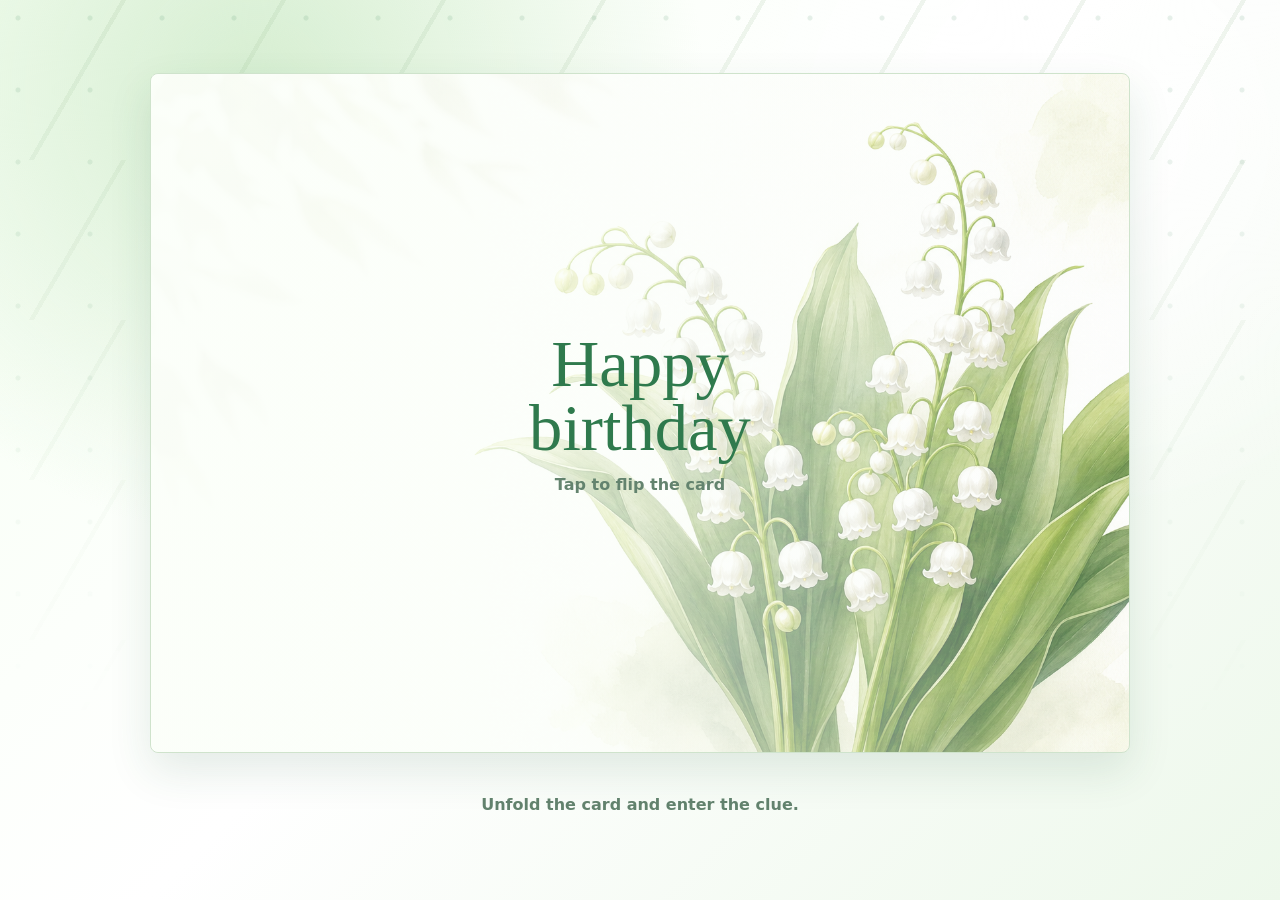
==== index.html @ 99b94158 "Initial birthday app" ====
<!doctype html>
<html lang="en">
  <head>
    <meta charset="utf-8">
    <meta name="viewport" content="width=device-width, initial-scale=1">
    <title>Happy birthday</title>
    <link rel="stylesheet" href="src/styles.css">
  </head>
  <body>
    <main class="card-page">
      <input id="foldToggle" class="fold-toggle" type="checkbox">
      <section class="birthday-card" aria-labelledby="title">
        <section class="card-inside">
          <div class="card-copy">
            <h1 id="title" class="easter-target" tabindex="0">Happy birthday</h1>
            <p id="subtitle" class="intro easter-target" tabindex="0">The best present is the present. Here are some of the past presents that live as memories.</p>

            <form id="unlockForm" class="unlock-form">
              <label>
                Clue in
                <span class="password-row">
                  <input id="masterPassword" type="password" autocomplete="off" required>
                  <button id="toggleMasterPassword" type="button" class="password-toggle" aria-label="Show password" title="Show password"></button>
                </span>
              </label>
              <div class="actions">
                <button type="submit">Open presents</button>
              </div>
            </form>
            <div id="memorySearchSlot" class="memory-search-slot" hidden></div>
          </div>
          <div class="card-art" aria-hidden="true"></div>
        </section>

        <section class="fold-panel fold-left">
          <div class="fold-front">
            <div>
              <div class="fold-title">Happy<br>birthday</div>
              <p>Tap to flip the card</p>
            </div>
          </div>
          <div class="fold-back fold-back-text">
            <div class="fold-title">Happy<br>birthday</div>
          </div>
        </section>
        <section class="fold-panel fold-right">
          <div class="fold-front fold-art" aria-hidden="true"></div>
          <div class="fold-back fold-back-image fold-art" aria-hidden="true"></div>
        </section>
        <section class="fold-panel fold-top" aria-hidden="true"></section>
        <label class="fold-gate" for="foldToggle" aria-label="Unfold birthday card"></label>
      </section>

      <section id="status" class="status" aria-live="polite"></section>
      <section id="result" class="result" aria-live="polite"></section>

      <section id="presentArea" class="present-area" hidden>
        <header class="present-header">
          <form id="memorySearchForm" class="memory-search">
            <input id="memorySearchPhrase" type="text" autocomplete="off" placeholder="Search your memory" aria-label="Search your memory">
            <button id="searchMemory" type="submit" class="secondary">Check memory</button>
          </form>
        </header>
        <div id="presentGrid" class="present-grid"></div>
      </section>
    </main>

    <dialog id="presentDialog" class="present-dialog">
      <button id="closePresent" type="button" class="ghost close-dialog" aria-label="Close present">Close</button>
      <div id="presentContent"></div>
    </dialog>

    <section id="songPlayer" class="song-player" hidden aria-live="polite">
      <div class="song-player-bar">
        <div>
          <p class="song-player-label">Now playing</p>
          <h2 id="songPlayerTitle">Birthday song</h2>
        </div>
        <div class="song-player-actions">
          <button id="songPlaybackToggle" type="button" class="secondary">Pause song</button>
          <button id="dismissSongPlayer" type="button" class="ghost song-dismiss" aria-label="Dismiss now playing">Close</button>
          <a id="songPlayerLink" class="song-link small" target="_blank" rel="noreferrer">Open song</a>
        </div>
      </div>
      <div id="songPlayerFrameSlot" class="song-player-frame"></div>
    </section>

    <script src="src/crypto.js"></script>
    <script src="src/greetings.js"></script>
    <script src="src/app.js"></script>
  </body>
</html>
---- src/styles.css ----
:root {
  color-scheme: light;
  --paper: #fbfff9;
  --white: #ffffff;
  --ink: #173a29;
  --muted: #63836e;
  --green: #2f7a4d;
  --leaf: #92b68c;
  --mist: #eaf5e7;
  --line: #cfe3cc;
  --shadow: 0 24px 60px rgba(38, 91, 62, 0.15);
}

* {
  box-sizing: border-box;
}

[hidden] {
  display: none !important;
}

body {
  margin: 0;
  min-height: 100vh;
  font-family: Inter, ui-sans-serif, system-ui, -apple-system, BlinkMacSystemFont, "Segoe UI", sans-serif;
  color: var(--ink);
  background:
    radial-gradient(circle at 20% 10%, rgba(210, 236, 205, 0.9), transparent 28rem),
    radial-gradient(circle at 85% 15%, rgba(255, 255, 255, 0.95), transparent 24rem),
    linear-gradient(135deg, #f6fff3, #ffffff 48%, #edf8eb);
}

body::before {
  content: "";
  position: fixed;
  inset: 0;
  pointer-events: none;
  background-image:
    radial-gradient(circle at 18px 18px, rgba(47, 122, 77, 0.12) 0 2px, transparent 3px),
    linear-gradient(120deg, transparent 0 48%, rgba(146, 182, 140, 0.14) 48% 50%, transparent 50%);
  background-size: 72px 72px, 160px 160px;
  mask-image: linear-gradient(to bottom, #000, transparent 80%);
}

button,
input,
textarea,
select {
  font: inherit;
}

.password-row {
  position: relative;
  display: block;
}

.password-row input {
  padding-right: 44px;
}

.password-toggle {
  position: absolute;
  right: 8px;
  top: 50%;
  width: 30px;
  height: 30px;
  display: grid;
  place-items: center;
  border: 0;
  border-radius: 999px;
  padding: 0;
  background: transparent;
  box-shadow: none;
  transform: translateY(-50%);
}

.password-toggle::before {
  content: "";
  width: 18px;
  height: 12px;
  border: 2px solid var(--green);
  border-radius: 50%;
}

.password-toggle::after {
  content: "";
  position: absolute;
  width: 6px;
  height: 6px;
  border-radius: 50%;
  background: var(--green);
}

.password-toggle.is-visible::before {
  background:
    linear-gradient(45deg, transparent 43%, var(--green) 45% 55%, transparent 57%);
}

button {
  border: 0;
  border-radius: 999px;
  padding: 0.85rem 1.25rem;
  color: var(--white);
  background: var(--green);
  cursor: pointer;
  box-shadow: 0 10px 24px rgba(47, 122, 77, 0.22);
}

button:disabled {
  cursor: not-allowed;
  opacity: 0.65;
}

button.secondary {
  color: var(--green);
  background: var(--white);
  border: 1px solid var(--line);
  box-shadow: none;
}

button.ghost {
  padding: 0.45rem 0.75rem;
  color: var(--green);
  background: transparent;
  border: 1px solid var(--line);
  box-shadow: none;
}

.shell {
  width: min(960px, calc(100% - 32px));
  margin: 0 auto;
  padding: 48px 0;
}

.builder-shell {
  width: min(1080px, calc(100% - 32px));
}

.hero {
  position: relative;
  overflow: hidden;
  padding: clamp(32px, 6vw, 72px);
  border: 1px solid rgba(207, 227, 204, 0.9);
  border-radius: 8px;
  background: rgba(255, 255, 255, 0.78);
  box-shadow: var(--shadow);
}

.hero.compact {
  padding: clamp(28px, 4vw, 48px);
}

.eyebrow {
  margin: 0 0 12px;
  color: var(--green);
  font-size: 0.78rem;
  font-weight: 800;
  letter-spacing: 0.14em;
  text-transform: uppercase;
}

h1 {
  margin: 0;
  max-width: 12ch;
  font-family: Georgia, "Times New Roman", serif;
  font-size: clamp(3rem, 10vw, 7rem);
  font-weight: 500;
  line-height: 0.92;
}

.intro {
  max-width: 34rem;
  margin: 24px 0 0;
  color: var(--muted);
  font-size: 1.08rem;
  line-height: 1.6;
}

.easter-target {
  cursor: pointer;
}

.easter-target:focus-visible {
  outline: 3px solid rgba(47, 122, 77, 0.24);
  outline-offset: 6px;
  border-radius: 8px;
}

.hero-lily {
  position: absolute;
  right: clamp(18px, 5vw, 56px);
  bottom: 0;
  width: min(46%, 420px);
  max-height: 100%;
  object-fit: contain;
  object-position: right bottom;
  opacity: 0.92;
  mix-blend-mode: multiply;
}

.unlock-form,
.builder-form fieldset,
.resource-editor,
.locked-resource {
  margin-top: 28px;
  display: grid;
  gap: 18px;
}

.unlock-form {
  max-width: 520px;
}

label {
  display: grid;
  gap: 8px;
  color: var(--green);
  font-size: 0.9rem;
  font-weight: 700;
}

input,
textarea,
select {
  width: 100%;
  border: 1px solid var(--line);
  border-radius: 8px;
  padding: 0.85rem 0.95rem;
  color: var(--ink);
  background: rgba(255, 255, 255, 0.92);
  outline: none;
}

textarea {
  resize: vertical;
}

input:focus,
textarea:focus,
select:focus {
  border-color: var(--green);
  box-shadow: 0 0 0 4px rgba(47, 122, 77, 0.12);
}

.actions,
.builder-toolbar {
  display: flex;
  flex-wrap: wrap;
  gap: 12px;
}

.status {
  min-height: 28px;
  margin: 24px 0 0;
  color: var(--muted);
  font-weight: 700;
}

.status.error {
  color: #9b2c2c;
}

.status.success {
  color: var(--green);
}

.result {
  margin-top: 18px;
}

.greeting-card,
.resource-view,
.builder-form fieldset,
.resource-editor,
.locked-resource,
.download-area {
  border: 1px solid var(--line);
  border-radius: 8px;
  background: rgba(255, 255, 255, 0.82);
  box-shadow: 0 16px 40px rgba(38, 91, 62, 0.1);
}

.greeting-card,
.resource-view {
  padding: clamp(28px, 5vw, 52px);
}

.language-label {
  margin: 0 0 12px;
  color: var(--green);
  font-size: 0.78rem;
  font-weight: 800;
  letter-spacing: 0.12em;
  text-transform: uppercase;
}

.resource-name {
  margin: 0 0 12px;
  color: var(--green);
  font-size: 0.78rem;
  font-weight: 800;
  letter-spacing: 0;
  text-transform: none;
}

.greeting-card h2 {
  margin: 0;
  font-family: Georgia, "Times New Roman", serif;
  font-size: clamp(2rem, 6vw, 4.8rem);
  font-weight: 500;
  line-height: 1.02;
}

.subtitle {
  margin: 18px 0 0;
  color: var(--muted);
  font-size: 1.1rem;
}

.resource-view img,
.resource-view video {
  display: block;
  width: 100%;
  max-height: 70vh;
  object-fit: contain;
  border-radius: 8px;
  background: var(--mist);
}

.text-surprise {
  white-space: pre-wrap;
  font-size: clamp(1.45rem, 4vw, 3rem);
  line-height: 1.25;
}

.resource-view.elegant .text-surprise,
.resource-item.elegant .text-surprise {
  font-family: Georgia, "Times New Roman", serif;
}

.resource-view.handwritten .text-surprise,
.resource-item.handwritten .text-surprise,
.font-preview.handwritten {
  font-family: "Bradley Hand", "Segoe Print", "Comic Sans MS", cursive;
}

.resource-view.playful .text-surprise,
.resource-item.playful .text-surprise,
.font-preview.playful {
  font-family: "Trebuchet MS", Verdana, sans-serif;
  color: #1f6f46;
}

.resource-view.cinematic .text-surprise,
.resource-item.cinematic .text-surprise,
.font-preview.cinematic {
  font-family: "Courier New", monospace;
  letter-spacing: 0.04em;
  text-transform: uppercase;
}

.resource-view.garden .text-surprise,
.resource-item.garden .text-surprise,
.font-preview.garden {
  font-family: Georgia, "Times New Roman", serif;
  color: #2f6c3e;
}

.resource-view.elegant .text-surprise,
.resource-item.elegant .text-surprise,
.font-preview.elegant {
  font-family: Georgia, "Times New Roman", serif;
}

.builder-form fieldset {
  padding: 18px;
}

.resume-form fieldset {
  border: 1px solid rgba(47, 122, 77, 0.34);
  border-left: 5px solid var(--green);
  background:
    linear-gradient(135deg, rgba(234, 245, 231, 0.92), rgba(255, 255, 255, 0.84)),
    radial-gradient(circle at 92% 12%, rgba(146, 182, 140, 0.22), transparent 16rem);
  box-shadow: 0 14px 34px rgba(38, 91, 62, 0.09);
}

.resume-form legend {
  color: var(--ink);
  letter-spacing: 0.02em;
}

.resume-form .intro {
  margin-top: 0;
  font-size: 0.92rem;
}

.decrypt-panel {
  display: grid;
  grid-template-columns: minmax(220px, 1fr) auto;
  align-items: end;
  gap: 12px;
}

legend {
  padding: 0 8px;
  color: var(--green);
  font-weight: 800;
}

.builder-toolbar {
  margin-top: 16px;
}

body.resume-active #builderForm > .builder-toolbar > button[type="submit"],
body.resume-active #builderForm > .builder-toolbar #saveToFolder {
  display: none;
}

.resource-list {
  display: grid;
  gap: 8px;
  margin-top: 8px;
}

.resource-editor {
  padding: 9px;
  font-size: 0.72rem;
}

.resource-editor header,
.locked-resource header {
  display: grid;
  grid-template-columns: minmax(150px, 1.4fr) auto minmax(150px, 1fr) auto;
  align-items: center;
  gap: 8px;
}

.resource-editor header .resource-name {
  font-weight: 800;
}

.hidden-toggle {
  min-height: 32px;
  display: inline-flex;
  align-items: center;
  gap: 5px;
  color: var(--ink);
  font-size: 0.68rem;
  font-weight: 850;
  white-space: nowrap;
}

.hidden-toggle input {
  width: 14px;
  height: 14px;
  min-height: 0;
  padding: 0;
  accent-color: var(--green);
}

.resource-editor label {
  gap: 3px;
  font-size: 0.66rem;
}

.resource-editor input,
.resource-editor textarea,
.resource-editor select {
  min-height: 32px;
  padding: 0.4rem 0.52rem;
  font-size: 0.72rem;
  border-radius: 6px;
}

.stored-file-note,
.locked-id,
.font-preview {
  margin: 3px 0 0;
  color: var(--muted);
  font-size: 0.66rem;
  font-weight: 600;
}

.font-preview {
  display: block;
  padding: 0.46rem 0.52rem;
  border: 1px solid var(--line);
  border-radius: 6px;
  background: rgba(251, 255, 249, 0.82);
  color: var(--ink);
  font-size: 0.78rem;
  font-weight: 500;
}

.loaded-file-display {
  margin-top: 10px;
}

.loaded-file-card {
  display: flex;
  align-items: center;
  gap: 12px;
  padding: 12px 14px;
  border: 1px solid rgba(74, 124, 84, 0.22);
  border-radius: 10px;
  background: linear-gradient(180deg, rgba(240, 248, 238, 0.98), rgba(234, 244, 228, 0.92));
  color: var(--ink);
}

.loaded-file-icon {
  display: grid;
  place-items: center;
  width: 26px;
  height: 26px;
  flex: none;
  border-radius: 50%;
  background: var(--green);
  color: #fff;
  font-size: 0.9rem;
  font-weight: 800;
}

.loaded-file-body {
  min-width: 0;
  display: grid;
  gap: 2px;
}

.loaded-file-title,
.loaded-file-detail {
  overflow: hidden;
  text-overflow: ellipsis;
  white-space: nowrap;
}

.loaded-file-title {
  font-size: 0.98rem;
  font-weight: 750;
}

.loaded-file-detail {
  color: var(--muted);
  font-size: 0.84rem;
  font-weight: 600;
}

.locked-resource {
  padding: 22px;
  border-style: dashed;
  background: rgba(234, 245, 231, 0.72);
}

.locked-resource header {
  justify-content: flex-start;
}

.locked-resource .remove-locked {
  margin-left: auto;
}

.lock-badge {
  position: relative;
  flex: 0 0 auto;
  width: 34px;
  height: 30px;
  border: 2px solid var(--green);
  border-radius: 7px;
  background: rgba(255, 255, 255, 0.72);
}

.lock-badge::before {
  content: "";
  position: absolute;
  left: 7px;
  top: -15px;
  width: 16px;
  height: 17px;
  border: 2px solid var(--green);
  border-bottom: 0;
  border-radius: 12px 12px 0 0;
}

.download-area {
  margin-top: 18px;
  min-height: 0;
}

.download-area:empty {
  display: none;
}

.download-link {
  display: inline-flex;
  margin: 18px;
  border-radius: 999px;
  padding: 0.85rem 1.25rem;
  color: var(--white);
  background: var(--green);
  text-decoration: none;
}

@media (max-width: 680px) {
  .shell {
    width: min(100% - 20px, 960px);
    padding: 20px 0;
  }

  .hero,
  .greeting-card,
  .resource-view {
    padding: 24px;
  }

  .decrypt-panel {
    grid-template-columns: 1fr;
  }

  .hero-lily {
    position: relative;
    right: auto;
    bottom: auto;
    display: block;
    width: 100%;
    max-height: 220px;
    margin: -8px 0 18px;
    object-fit: cover;
    object-position: right bottom;
  }

  h1 {
    font-size: 3.2rem;
  }
}

/* Master-password folded card app */
.card-page {
  min-height: 100vh;
  display: grid;
  place-items: center;
  padding: 64px 16px 32px;
  perspective: 1800px;
}

body.song-player-open .card-page {
  padding-bottom: 340px;
}

.fold-toggle {
  position: absolute;
  opacity: 0;
  pointer-events: none;
}

.birthday-card {
  position: relative;
  width: min(980px, 100%);
  min-height: 680px;
  border-radius: 8px;
  transform-style: preserve-3d;
  transition: transform 850ms cubic-bezier(0.2, 0.8, 0.2, 1);
}

.card-inside {
  position: absolute;
  inset: 0;
  z-index: 2;
  display: grid;
  grid-template-columns: 1fr;
  overflow: hidden;
  border: 1px solid var(--line);
  border-radius: 8px;
  background:
    linear-gradient(90deg, rgba(251, 255, 249, 0.9), rgba(251, 255, 249, 0.54)),
    url("../assets/lily-of-the-valley.png") 62% bottom / cover no-repeat,
    var(--paper);
  box-shadow: var(--shadow);
  backface-visibility: hidden;
  transform: rotateY(180deg);
}

.card-copy {
  display: grid;
  align-content: center;
  width: min(560px, calc(100% - 48px));
  margin: auto;
  padding: clamp(28px, 5vw, 62px);
  border: 1px solid rgba(207, 227, 204, 0.82);
  border-radius: 8px;
  background: rgba(251, 255, 249, 0.78);
  box-shadow: 0 18px 44px rgba(34, 88, 58, 0.14);
  backdrop-filter: blur(6px);
}

.card-copy h1,
.builder-hero h1 {
  margin: 0;
  font-family: Georgia, "Times New Roman", serif;
  font-size: clamp(3.2rem, 8vw, 6.2rem);
  font-weight: 500;
  line-height: 0.92;
}

.card-art,
.fold-art {
  background-image: url("../assets/lily-of-the-valley.png");
  background-repeat: no-repeat;
  background-size: cover;
  background-position: 62% bottom;
}

.card-art {
  display: none;
}

.fold-panel {
  position: absolute;
  border: 1px solid var(--line);
  background:
    linear-gradient(135deg, rgba(255, 255, 255, 0.5), transparent),
    #f9fff6;
  box-shadow: 0 18px 44px rgba(34, 88, 58, 0.12);
  transition:
    opacity 450ms ease,
    transform 850ms cubic-bezier(0.2, 0.8, 0.2, 1);
  z-index: 3;
}

.fold-left {
  inset: 0;
  border-radius: 8px;
  background:
    linear-gradient(90deg, rgba(251, 255, 249, 0.76), rgba(251, 255, 249, 0.18)),
    url("../assets/lily-of-the-valley.png") 62% bottom / cover no-repeat,
    #f9fff6;
  backface-visibility: hidden;
}

.fold-right {
  inset: 0 0 0 50%;
  border-radius: 0 8px 8px 0;
  display: none;
}

.fold-top {
  left: 17%;
  right: 17%;
  top: -1px;
  height: 54%;
  clip-path: polygon(0 0, 100% 0, 50% 100%);
  z-index: 4;
  display: none;
}

.fold-front,
.fold-back {
  position: absolute;
  inset: 0;
  display: grid;
  place-items: center;
  padding: clamp(18px, 4vw, 34px);
  border-radius: inherit;
  transition: opacity 300ms ease;
}

.fold-front {
  background: linear-gradient(90deg, rgba(251, 255, 249, 0.72), rgba(251, 255, 249, 0.08));
}

.fold-front p {
  margin: 16px 0 0;
  color: var(--muted);
  font-weight: 850;
  text-align: center;
}

.fold-title {
  color: var(--green);
  font-family: Georgia, "Times New Roman", serif;
  font-size: clamp(2rem, 5.2vw, 4.2rem);
  line-height: 0.95;
  text-align: center;
}

.fold-back {
  display: none;
  opacity: 0;
}

.fold-back-text .fold-title,
.fold-back-image {
  transform: scaleX(-1);
}

.fold-back .fold-title {
  opacity: 0.34;
}

.fold-back-image {
  opacity: 0;
  filter: saturate(0.8);
}

.fold-toggle:checked ~ .birthday-card {
  transform: rotateY(180deg);
}

.fold-toggle:checked ~ .birthday-card .fold-left {
  transform: none;
}

.fold-toggle:checked ~ .birthday-card .fold-right {
  transform: none;
}

.fold-toggle:checked ~ .birthday-card .fold-top {
  transform: none;
  z-index: 0;
  opacity: 0;
}

.fold-toggle:checked ~ .birthday-card .fold-front {
  opacity: 1;
}

.fold-toggle:checked ~ .birthday-card .fold-back {
  opacity: 0;
}

.fold-toggle:checked ~ .birthday-card .fold-back-image {
  opacity: 0.34;
}

.fold-toggle:checked ~ .birthday-card .fold-panel {
  z-index: 1;
}

.fold-toggle:checked ~ .birthday-card .fold-gate {
  display: none;
}

.fold-gate {
  position: absolute;
  inset: 0;
  z-index: 5;
  cursor: pointer;
}

.fold-hint {
  margin: 22px 0 0;
  color: var(--muted);
  font-weight: 750;
}

.present-area {
  width: min(980px, 100%);
  margin-top: 28px;
  scroll-margin-top: 24px;
}

.present-header {
  display: flex;
  align-items: end;
  justify-content: space-between;
  gap: 18px;
  margin-bottom: 18px;
}

.memory-search {
  display: grid;
  grid-template-columns: minmax(190px, 1fr) auto;
  align-items: end;
  gap: 12px;
}

.memory-search-slot {
  max-width: 520px;
  margin-top: 28px;
}

.memory-search-slot .memory-search {
  grid-template-columns: minmax(0, 1fr) auto;
}

.section-kicker {
  margin: 0 0 6px;
  color: var(--green);
  font-size: 0.78rem;
  font-weight: 850;
  letter-spacing: 0.12em;
  text-transform: uppercase;
}

.present-header h2 {
  margin: 0;
  font-family: Georgia, "Times New Roman", serif;
  font-size: clamp(2rem, 5vw, 3.6rem);
  font-weight: 500;
}

.present-grid {
  display: grid;
  grid-template-columns: repeat(auto-fit, minmax(112px, 1fr));
  grid-auto-flow: dense;
  gap: 12px;
}

.present {
  position: relative;
  min-height: 124px;
  display: grid;
  place-items: end center;
  overflow: hidden;
  border: 1px solid rgba(47, 122, 77, 0.18);
  border-radius: 8px;
  padding: 46px 12px 14px;
  color: var(--ink);
  background: #edf8e9;
  box-shadow: 0 16px 38px rgba(38, 91, 62, 0.12);
}

.present::before,
.present::after {
  content: "";
  position: absolute;
  background: rgba(255, 255, 255, 0.62);
}

.present::before {
  left: 47%;
  top: 0;
  width: 16px;
  height: 100%;
}

.present::after {
  left: 0;
  right: 0;
  top: 36px;
  height: 12px;
}

.present-bow {
  position: absolute;
  top: 12px;
  left: 50%;
  width: 42px;
  height: 24px;
  transform: translateX(-50%);
}

.present-bow::before,
.present-bow::after {
  content: "";
  position: absolute;
  top: 0;
  width: 22px;
  height: 22px;
  border: 6px solid rgba(255, 255, 255, 0.8);
  border-radius: 50% 50% 45% 45%;
}

.present-bow::before { left: 0; transform: rotate(-28deg); }
.present-bow::after { right: 0; transform: rotate(28deg); }

.present-label,
.present-number,
.present-icons {
  position: relative;
  z-index: 1;
}

.present-number {
  position: absolute;
  top: 8px;
  left: 8px;
  width: 24px;
  height: 24px;
  display: grid;
  place-items: center;
  border-radius: 999px;
  color: var(--green);
  background: rgba(255, 255, 255, 0.82);
  font-size: 0.72rem;
  font-weight: 950;
}

.present-emerald .present-number {
  color: #fff;
  background: rgba(255, 255, 255, 0.2);
}

.present-label {
  font-weight: 850;
  text-align: center;
}

.present-icons {
  position: absolute;
  top: 52px;
  left: 8px;
  right: 8px;
  display: flex;
  flex-wrap: wrap;
  justify-content: center;
  gap: 5px;
}

.present-icon {
  min-width: 20px;
  height: 20px;
  display: inline-grid;
  place-items: center;
  border: 1px solid rgba(47, 122, 77, 0.18);
  border-radius: 999px;
  padding: 0 5px;
  color: var(--green);
  background: rgba(255, 255, 255, 0.78);
  font-size: 0.62rem;
  font-weight: 900;
  line-height: 1;
}

.present-emerald .present-icon {
  color: #fff;
  border-color: rgba(255, 255, 255, 0.32);
  background: rgba(255, 255, 255, 0.18);
}

.present-small { min-height: 128px; }
.present-large { grid-column: span 2; min-height: 166px; }
.present-tall { grid-row: span 2; min-height: 254px; }
.present-white { background: #fffefa; }
.present-mint { background: #dff3df; }
.present-sage { background: #edf8e9; }
.present-emerald { color: #fff; background: #2f7a4d; }
.present-gold { background: #f5e7b8; }
.present-dots {
  background-image: radial-gradient(circle, rgba(255, 255, 255, 0.7) 0 4px, transparent 5px);
  background-size: 28px 28px;
}
.present-stripe {
  background-image: repeating-linear-gradient(135deg, rgba(255,255,255,0.45) 0 12px, transparent 12px 24px);
}
.present-botanical {
  background-image:
    radial-gradient(circle at 18% 18%, rgba(255,255,255,0.75), transparent 4rem),
    linear-gradient(135deg, rgba(47,122,77,0.14), transparent);
}

.present-dialog {
  position: relative;
  width: min(860px, calc(100% - 24px));
  max-height: calc(100vh - 32px);
  overflow: auto;
  border: 1px solid var(--line);
  border-radius: 8px;
  padding: 64px 28px 28px;
  background: var(--paper);
  box-shadow: var(--shadow);
}

body.song-player-open .present-dialog {
  max-height: calc(100vh - 330px);
  margin-bottom: 290px;
}

.present-dialog::backdrop {
  background: rgba(23, 58, 41, 0.28);
}

.close-dialog {
  position: absolute;
  top: 18px;
  right: 18px;
  z-index: 1;
}

.resource-view h2 {
  margin: 0 0 18px;
  font-family: Georgia, "Times New Roman", serif;
  font-size: clamp(2rem, 5vw, 4rem);
  font-weight: 500;
}

.resource-item + .resource-item {
  margin-top: 22px;
}

.song-actions {
  display: flex;
  flex-wrap: wrap;
  gap: 10px;
}

.song-play,
.song-link {
  display: inline-flex;
  align-items: center;
  justify-content: center;
  border-radius: 999px;
  padding: 0.9rem 1.2rem;
}

.song-link {
  color: var(--white);
  background: var(--green);
  text-decoration: none;
}

.song-link.small {
  padding: 0.62rem 0.86rem;
  color: var(--green);
  background: var(--white);
  border: 1px solid var(--line);
  font-size: 0.82rem;
}

.song-player {
  position: fixed;
  right: 16px;
  bottom: 16px;
  z-index: 50;
  width: min(420px, calc(100vw - 32px));
  overflow: hidden;
  border: 1px solid var(--line);
  border-radius: 8px;
  background: rgba(251, 255, 249, 0.97);
  box-shadow: var(--shadow);
}

.song-player-bar {
  display: flex;
  align-items: center;
  justify-content: space-between;
  gap: 12px;
  padding: 12px;
}

.song-player-label {
  margin: 0 0 3px;
  color: var(--muted);
  font-size: 0.7rem;
  font-weight: 850;
  letter-spacing: 0.08em;
  text-transform: uppercase;
}

.song-player h2 {
  margin: 0;
  font-family: Georgia, "Times New Roman", serif;
  font-size: 1.1rem;
  font-weight: 500;
}

.song-player-actions {
  display: flex;
  flex-wrap: wrap;
  justify-content: flex-end;
  gap: 8px;
}

.song-player-actions button {
  padding: 0.62rem 0.86rem;
  font-size: 0.82rem;
}

.song-player-actions .song-dismiss {
  padding: 0.62rem 0.78rem;
}

.song-player-frame {
  aspect-ratio: 16 / 9;
  background: #173a29;
}

.song-player-frame iframe {
  width: 100%;
  height: 100%;
  display: block;
  border: 0;
}

.builder-page {
  width: min(1080px, calc(100% - 32px));
  margin: 0 auto;
  padding: 40px 0;
}

.builder-hero {
  display: grid;
  grid-template-columns: 240px 1fr;
  align-items: center;
  gap: 28px;
  border: 1px solid var(--line);
  border-radius: 8px;
  padding: 24px;
  background: rgba(255, 255, 255, 0.82);
  box-shadow: var(--shadow);
}

.builder-lily {
  width: 100%;
  border-radius: 8px;
}

.editor-grid {
  display: grid;
  grid-template-columns: repeat(auto-fit, minmax(150px, 1fr));
  gap: 6px;
}

.secret-phrase-field {
  padding: 4px;
  border: 1px dashed rgba(47, 122, 77, 0.24);
  border-radius: 6px;
  background: rgba(234, 245, 231, 0.45);
}

.secret-phrase-field.is-active {
  border-style: solid;
  background: rgba(234, 245, 231, 0.82);
}

.field-hint {
  color: var(--muted);
  font-size: 0.58rem;
  font-weight: 600;
  line-height: 1.35;
}

.media-grid {
  display: grid;
  grid-template-columns: repeat(auto-fit, minmax(135px, 1fr));
  gap: 6px;
}

.compact-control,
.compact-file {
  display: grid;
  gap: 3px;
}

.media-box,
.song-box {
  min-height: 54px;
  align-content: center;
  padding: 8px;
  border: 1px dashed rgba(47, 122, 77, 0.24);
  border-radius: 6px;
  background: rgba(251, 255, 249, 0.74);
}

.media-box {
  cursor: pointer;
}

.media-box input[type="file"] {
  position: absolute;
  width: 1px;
  height: 1px;
  overflow: hidden;
  clip: rect(0 0 0 0);
  clip-path: inset(50%);
  white-space: nowrap;
}

.media-box.has-media,
.song-box.has-song {
  border-style: solid;
  background: rgba(234, 245, 231, 0.82);
}

.media-placeholder,
.media-state,
.song-state,
.song-link-preview {
  display: block;
}

.media-placeholder {
  color: var(--ink);
  font-size: 0.72rem;
  font-weight: 850;
}

.media-state,
.song-state,
.song-link-preview {
  color: var(--muted);
  font-size: 0.62rem;
  font-weight: 700;
}

.song-link-preview {
  color: var(--green);
  text-decoration: underline;
  text-underline-offset: 2px;
}

.advanced-toggle {
  justify-self: start;
  padding: 0.42rem 0.62rem;
  font-size: 0.68rem;
}

.advanced-dialog {
  width: min(680px, calc(100vw - 28px));
  border: 1px solid var(--line);
  border-radius: 8px;
  padding: 0;
  color: var(--ink);
  background: rgba(251, 255, 249, 0.98);
  box-shadow: var(--shadow);
}

.advanced-dialog::backdrop {
  background: rgba(23, 58, 41, 0.28);
}

.builder-modal {
  width: min(720px, calc(100vw - 28px));
  border: 1px solid var(--line);
  border-radius: 8px;
  padding: 0;
  color: var(--ink);
  background: var(--paper);
  box-shadow: var(--shadow);
}

.builder-modal::backdrop {
  background: rgba(23, 58, 41, 0.3);
}

.modal-form {
  margin: 0;
}

.modal-form fieldset {
  margin: 0;
  border: 0;
}

.advanced-panel {
  display: grid;
  gap: 12px;
  padding: 14px;
}

.advanced-panel header {
  display: flex;
  align-items: center;
  justify-content: space-between;
  gap: 12px;
}

.media-preview-button {
  justify-self: start;
  padding: 0.32rem 0.55rem;
  font-size: 0.66rem;
}

.media-preview-dialog {
  width: min(780px, calc(100vw - 28px));
  border: 1px solid var(--line);
  border-radius: 8px;
  padding: 16px;
  background: var(--paper);
  box-shadow: var(--shadow);
}

.media-preview-dialog::backdrop {
  background: rgba(23, 58, 41, 0.32);
}

.media-preview-content {
  display: grid;
  place-items: center;
  margin-top: 34px;
}

.media-preview-content img,
.media-preview-content video {
  max-width: 100%;
  max-height: 72vh;
  border-radius: 8px;
  object-fit: contain;
}

.download-area {
  display: flex;
  flex-wrap: wrap;
  gap: 10px;
}

@media (max-width: 760px) {
  .resource-editor header,
  .locked-resource header {
    grid-template-columns: 1fr auto;
  }

  .secret-phrase-field {
    grid-column: 1 / -1;
  }

  .card-page {
    align-items: start;
    padding: 46px 10px 20px;
  }

  body.song-player-open .card-page {
    padding-bottom: 390px;
  }

  body:has(.fold-toggle:checked) .card-page {
    padding-top: 46px;
  }

  .birthday-card {
    min-height: min(760px, calc(100vh - 92px));
  }

  .card-inside {
    grid-template-columns: 1fr;
  }

  .card-art {
    display: none;
  }

  .card-copy {
    width: min(100% - 24px, 560px);
    padding: 24px;
  }

  .card-copy h1 {
    font-size: clamp(3rem, 14vw, 4.5rem);
  }

  .fold-left {
    inset: 0;
    z-index: 4;
    border-radius: 8px;
  }

  .fold-right {
    inset: 50% 0 0 0;
    z-index: 3;
    border-radius: 0 0 8px 8px;
  }

  .fold-top {
    left: 0;
    right: 0;
    height: 36%;
    z-index: 2;
  }

  .fold-title {
    max-width: 8ch;
    font-size: clamp(3rem, 15vw, 4.4rem);
    line-height: 1.08;
  }

  .fold-toggle:checked ~ .birthday-card .fold-left {
    transform: none;
  }

  .fold-toggle:checked ~ .birthday-card .fold-right {
    transform: none;
  }

  .fold-toggle:checked ~ .birthday-card .fold-top {
    transform: none;
  }

  .present-header {
    align-items: stretch;
    flex-direction: column;
    gap: 10px;
    width: 100%;
    margin-bottom: 12px;
  }

  .memory-search {
    width: 100%;
    grid-template-columns: 1fr;
    gap: 8px;
  }

  .memory-search-slot .memory-search {
    grid-template-columns: 1fr;
  }

  .memory-search input,
  .memory-search button {
    width: 100%;
    min-width: 0;
  }

  .memory-search button {
    padding: 0.72rem 0.9rem;
    white-space: normal;
  }

  .present-area {
    width: 100%;
    margin-top: 20px;
    scroll-margin-top: 18px;
  }

  .memory-search-slot {
    max-width: none;
    margin-top: 24px;
  }

  .song-actions {
    display: grid;
  }

  .song-player {
    right: 10px;
    bottom: calc(10px + env(safe-area-inset-bottom));
    width: calc(100vw - 20px);
  }

  .song-player-bar,
  .song-player-actions {
    display: grid;
    justify-content: stretch;
  }

  .present-dialog {
    padding: 58px 16px 18px;
  }

  body.song-player-open .present-dialog {
    max-height: calc(100vh - 390px);
    margin-bottom: 350px;
  }

  .close-dialog {
    top: 12px;
    right: 12px;
  }

  .present-large {
    grid-column: span 1;
  }

  .builder-page {
    width: min(100% - 20px, 1080px);
    padding: 20px 0;
  }

  .builder-hero {
    grid-template-columns: 1fr;
  }
}
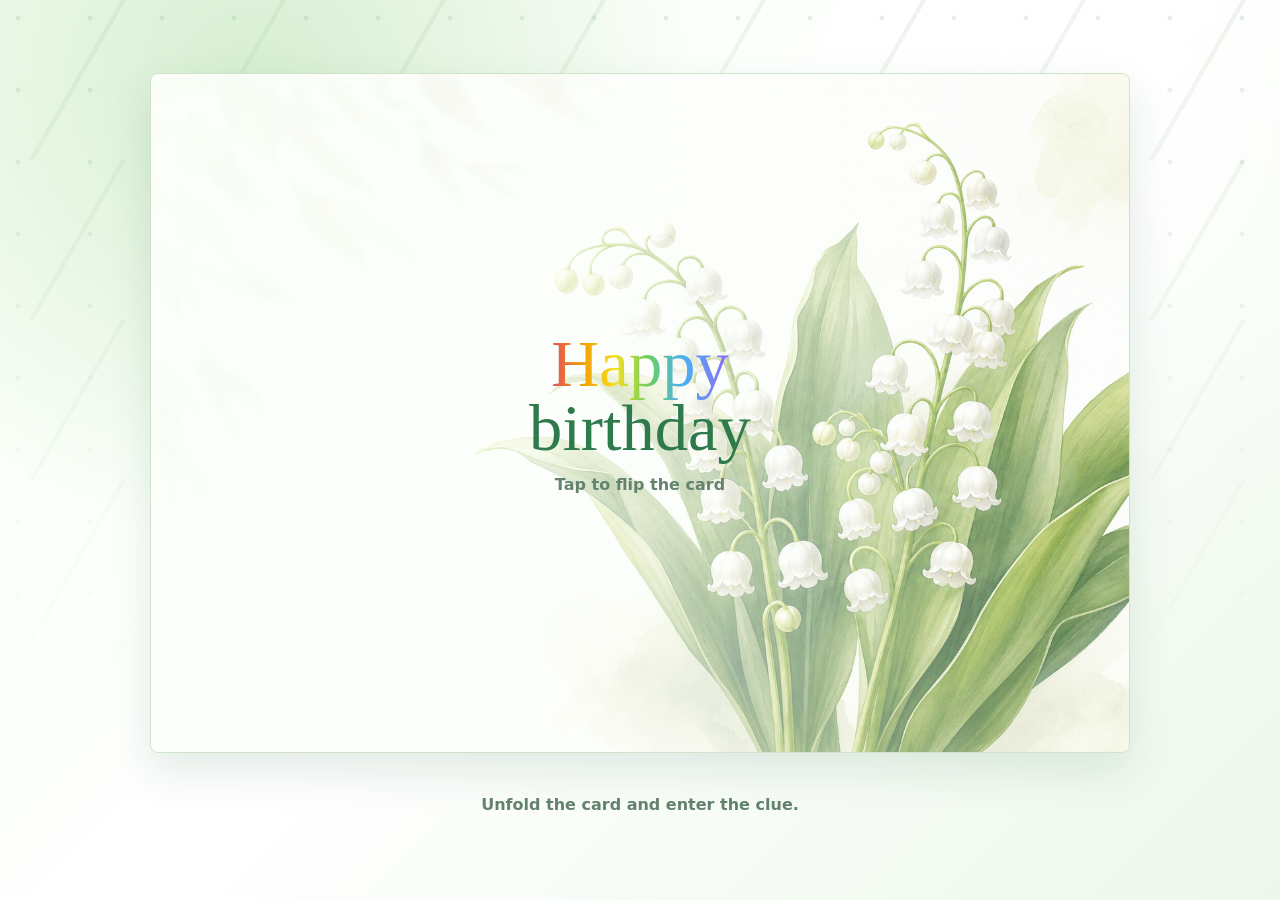
==== commit 6bccc604: "Refine QR and modal presentation" ====
--- a/index.html
+++ b/index.html
@@ -12,7 +12,7 @@
       <section class="birthday-card" aria-labelledby="title">
         <section class="card-inside">
           <div class="card-copy">
-            <h1 id="title" class="easter-target" tabindex="0">Happy birthday</h1>
+            <h1 id="title" class="easter-target" tabindex="0"><span class="rainbow-word">Happy</span> <span class="birthday-word">birthday</span></h1>
             <p id="subtitle" class="intro easter-target" tabindex="0">The best present is the present. Here are some of the past presents that live as memories.</p>
 
             <form id="unlockForm" class="unlock-form">
@@ -35,12 +35,12 @@
         <section class="fold-panel fold-left">
           <div class="fold-front">
             <div>
-              <div class="fold-title">Happy<br>birthday</div>
+              <div class="fold-title"><span class="rainbow-word">Happy</span><br><span class="birthday-word">birthday</span></div>
               <p>Tap to flip the card</p>
             </div>
           </div>
           <div class="fold-back fold-back-text">
-            <div class="fold-title">Happy<br>birthday</div>
+            <div class="fold-title"><span class="rainbow-word">Happy</span><br><span class="birthday-word">birthday</span></div>
           </div>
         </section>
         <section class="fold-panel fold-right">
--- a/src/styles.css
+++ b/src/styles.css
@@ -168,6 +168,18 @@
   line-height: 0.92;
 }
 
+.rainbow-word {
+  color: #e44b5f;
+  background: linear-gradient(90deg, #e44b5f 0%, #f29f05 18%, #f7df1e 36%, #6bcf63 55%, #4ab1f2 74%, #8d6cf5 100%);
+  -webkit-background-clip: text;
+  background-clip: text;
+  -webkit-text-fill-color: transparent;
+}
+
+.birthday-word {
+  color: var(--green);
+}
+
 .intro {
   max-width: 34rem;
   margin: 24px 0 0;
@@ -780,6 +792,14 @@
   font-size: clamp(2rem, 5.2vw, 4.2rem);
   line-height: 0.95;
   text-align: center;
+}
+
+.fold-title .rainbow-word {
+  color: #e44b5f;
+}
+
+.fold-title .birthday-word {
+  color: var(--green);
 }
 
 .fold-back {
@@ -1049,7 +1069,9 @@
 }
 
 .present-dialog {
-  position: relative;
+  position: fixed;
+  top: 50%;
+  left: 50%;
   width: min(860px, calc(100% - 24px));
   max-height: calc(100vh - 32px);
   overflow: auto;
@@ -1058,11 +1080,11 @@
   padding: 64px 28px 28px;
   background: var(--paper);
   box-shadow: var(--shadow);
+  transform: translate(-50%, -50%);
 }
 
 body.song-player-open .present-dialog {
-  max-height: calc(100vh - 330px);
-  margin-bottom: 290px;
+  max-height: calc(100vh - 360px);
 }
 
 .present-dialog::backdrop {
@@ -1535,8 +1557,7 @@
   }
 
   body.song-player-open .present-dialog {
-    max-height: calc(100vh - 390px);
-    margin-bottom: 350px;
+    max-height: calc(100vh - 410px);
   }
 
   .close-dialog {
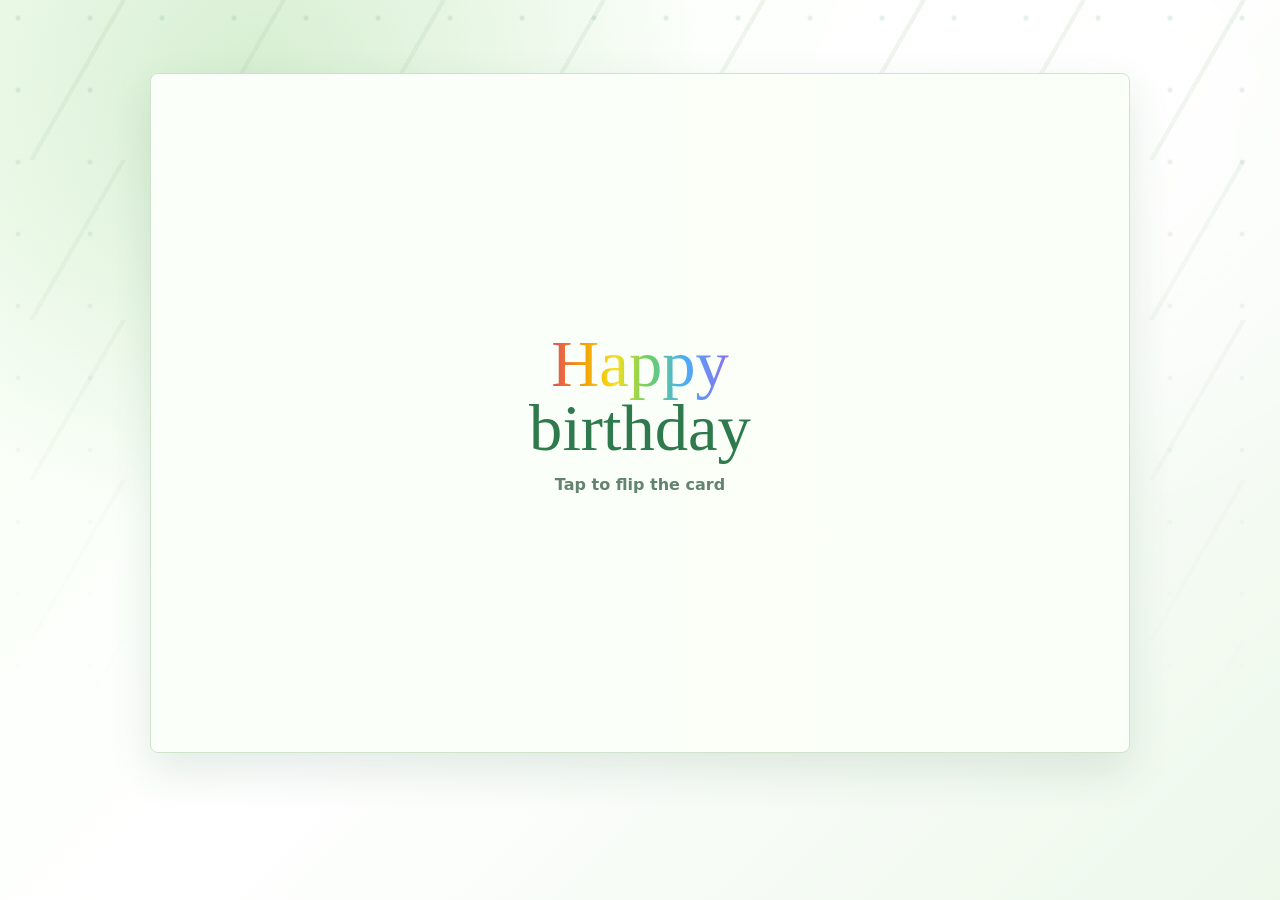
==== commit dde6b3a0: "Version static assets" ====
--- a/index.html
+++ b/index.html
@@ -4,7 +4,7 @@
     <meta charset="utf-8">
     <meta name="viewport" content="width=device-width, initial-scale=1">
     <title>Happy birthday</title>
-    <link rel="stylesheet" href="src/styles.css">
+    <link rel="stylesheet" href="src/styles.css?v=20260708">
   </head>
   <body>
     <main class="card-page">
@@ -85,8 +85,8 @@
       <div id="songPlayerFrameSlot" class="song-player-frame"></div>
     </section>
 
-    <script src="src/crypto.js"></script>
-    <script src="src/greetings.js"></script>
-    <script src="src/app.js"></script>
+    <script src="src/crypto.js?v=20260708"></script>
+    <script src="src/greetings.js?v=20260708"></script>
+    <script src="src/app.js?v=20260708"></script>
   </body>
 </html>
--- a/src/styles.css
+++ b/src/styles.css
@@ -684,7 +684,7 @@
   border-radius: 8px;
   background:
     linear-gradient(90deg, rgba(251, 255, 249, 0.9), rgba(251, 255, 249, 0.54)),
-    url("../assets/lily-of-the-valley.png") 62% bottom / cover no-repeat,
+    url("../assets/lily-of-the-valley-v1.png") 62% bottom / cover no-repeat,
     var(--paper);
   box-shadow: var(--shadow);
   backface-visibility: hidden;
@@ -715,7 +715,7 @@
 
 .card-art,
 .fold-art {
-  background-image: url("../assets/lily-of-the-valley.png");
+  background-image: url("../assets/lily-of-the-valley-v1.png");
   background-repeat: no-repeat;
   background-size: cover;
   background-position: 62% bottom;
@@ -743,7 +743,7 @@
   border-radius: 8px;
   background:
     linear-gradient(90deg, rgba(251, 255, 249, 0.76), rgba(251, 255, 249, 0.18)),
-    url("../assets/lily-of-the-valley.png") 62% bottom / cover no-repeat,
+    url("../assets/lily-of-the-valley-v1.png") 62% bottom / cover no-repeat,
     #f9fff6;
   backface-visibility: hidden;
 }
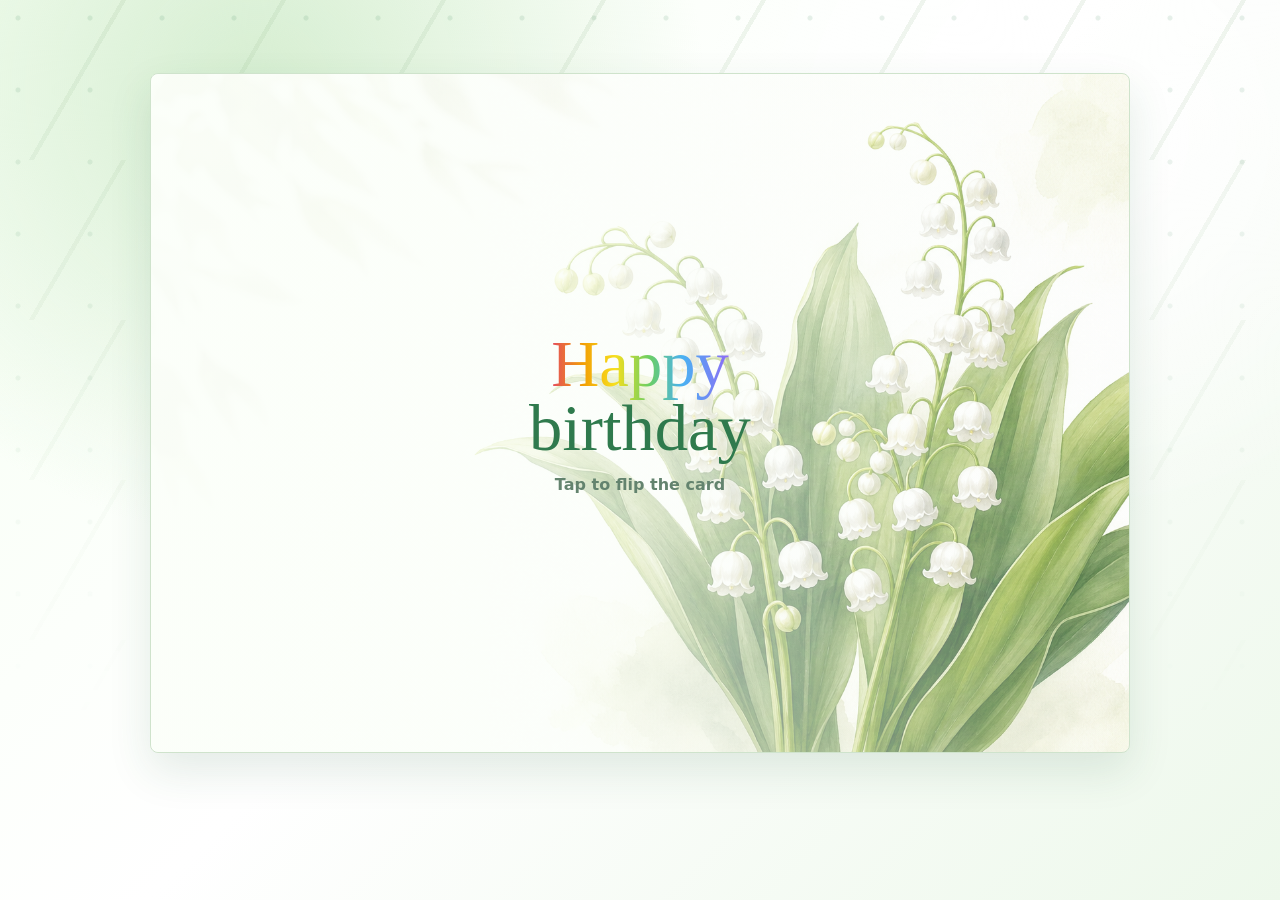
==== commit f4a31eb0: "Fix present layout and hidden reveal flow" ====
--- a/index.html
+++ b/index.html
@@ -4,7 +4,7 @@
     <meta charset="utf-8">
     <meta name="viewport" content="width=device-width, initial-scale=1">
     <title>Happy birthday</title>
-    <link rel="stylesheet" href="src/styles.css?v=20260708">
+    <link rel="stylesheet" href="src/styles.css?v=20260712">
   </head>
   <body>
     <main class="card-page">
@@ -24,7 +24,7 @@
                 </span>
               </label>
               <div class="actions">
-                <button type="submit">Open presents</button>
+                <button type="submit">Present Clue</button>
               </div>
             </form>
             <div id="memorySearchSlot" class="memory-search-slot" hidden></div>
@@ -85,8 +85,8 @@
       <div id="songPlayerFrameSlot" class="song-player-frame"></div>
     </section>
 
-    <script src="src/crypto.js?v=20260708"></script>
-    <script src="src/greetings.js?v=20260708"></script>
-    <script src="src/app.js?v=20260708"></script>
+    <script src="src/crypto.js?v=20260712"></script>
+    <script src="src/greetings.js?v=20260712"></script>
+    <script src="src/app.js?v=20260712"></script>
   </body>
 </html>
--- a/src/styles.css
+++ b/src/styles.css
@@ -297,6 +297,11 @@
   padding: clamp(28px, 5vw, 52px);
 }
 
+.resource-view {
+  display: grid;
+  gap: 18px;
+}
+
 .language-label {
   margin: 0 0 12px;
   color: var(--green);
@@ -339,10 +344,21 @@
   background: var(--mist);
 }
 
+.resource-view-mixed img,
+.resource-view-mixed video {
+  max-height: 42vh;
+}
+
+.resource-item {
+  display: grid;
+  gap: 12px;
+}
+
 .text-surprise {
   white-space: pre-wrap;
-  font-size: clamp(1.45rem, 4vw, 3rem);
-  line-height: 1.25;
+  font-size: clamp(1rem, 2.4vw, 1.7rem);
+  line-height: 1.35;
+  max-width: 42rem;
 }
 
 .resource-view.elegant .text-surprise,
@@ -684,7 +700,7 @@
   border-radius: 8px;
   background:
     linear-gradient(90deg, rgba(251, 255, 249, 0.9), rgba(251, 255, 249, 0.54)),
-    url("../assets/lily-of-the-valley-v1.png") 62% bottom / cover no-repeat,
+    url("../assets/lily-of-the-valley.png?v=20260712") 62% bottom / cover no-repeat,
     var(--paper);
   box-shadow: var(--shadow);
   backface-visibility: hidden;
@@ -715,7 +731,7 @@
 
 .card-art,
 .fold-art {
-  background-image: url("../assets/lily-of-the-valley-v1.png");
+  background-image: url("../assets/lily-of-the-valley.png?v=20260712");
   background-repeat: no-repeat;
   background-size: cover;
   background-position: 62% bottom;
@@ -743,7 +759,7 @@
   border-radius: 8px;
   background:
     linear-gradient(90deg, rgba(251, 255, 249, 0.76), rgba(251, 255, 249, 0.18)),
-    url("../assets/lily-of-the-valley-v1.png") 62% bottom / cover no-repeat,
+    url("../assets/lily-of-the-valley.png?v=20260712") 62% bottom / cover no-repeat,
     #f9fff6;
   backface-visibility: hidden;
 }
@@ -1070,21 +1086,27 @@
 
 .present-dialog {
   position: fixed;
-  top: 50%;
+  top: calc(50% + 56px);
   left: 50%;
   width: min(860px, calc(100% - 24px));
-  max-height: calc(100vh - 32px);
-  overflow: auto;
+  max-height: calc(100vh - 88px);
+  display: none;
+  flex-direction: column;
+  overflow: hidden;
   border: 1px solid var(--line);
   border-radius: 8px;
-  padding: 64px 28px 28px;
+  padding: 18px 18px 18px;
   background: var(--paper);
   box-shadow: var(--shadow);
   transform: translate(-50%, -50%);
 }
 
+.present-dialog[open] {
+  display: flex;
+}
+
 body.song-player-open .present-dialog {
-  max-height: calc(100vh - 360px);
+  max-height: calc(100vh - 416px);
 }
 
 .present-dialog::backdrop {
@@ -1093,15 +1115,21 @@
 
 .close-dialog {
   position: absolute;
-  top: 18px;
-  right: 18px;
+  top: 14px;
+  right: 14px;
   z-index: 1;
 }
 
+#presentContent {
+  min-height: 0;
+  overflow: auto;
+  padding-top: 44px;
+}
+
 .resource-view h2 {
-  margin: 0 0 18px;
+  margin: 0 0 14px;
   font-family: Georgia, "Times New Roman", serif;
-  font-size: clamp(2rem, 5vw, 4rem);
+  font-size: clamp(1.8rem, 4.4vw, 3.2rem);
   font-weight: 500;
 }
 
@@ -1557,7 +1585,7 @@
   }
 
   body.song-player-open .present-dialog {
-    max-height: calc(100vh - 410px);
+    max-height: calc(100vh - 466px);
   }
 
   .close-dialog {
